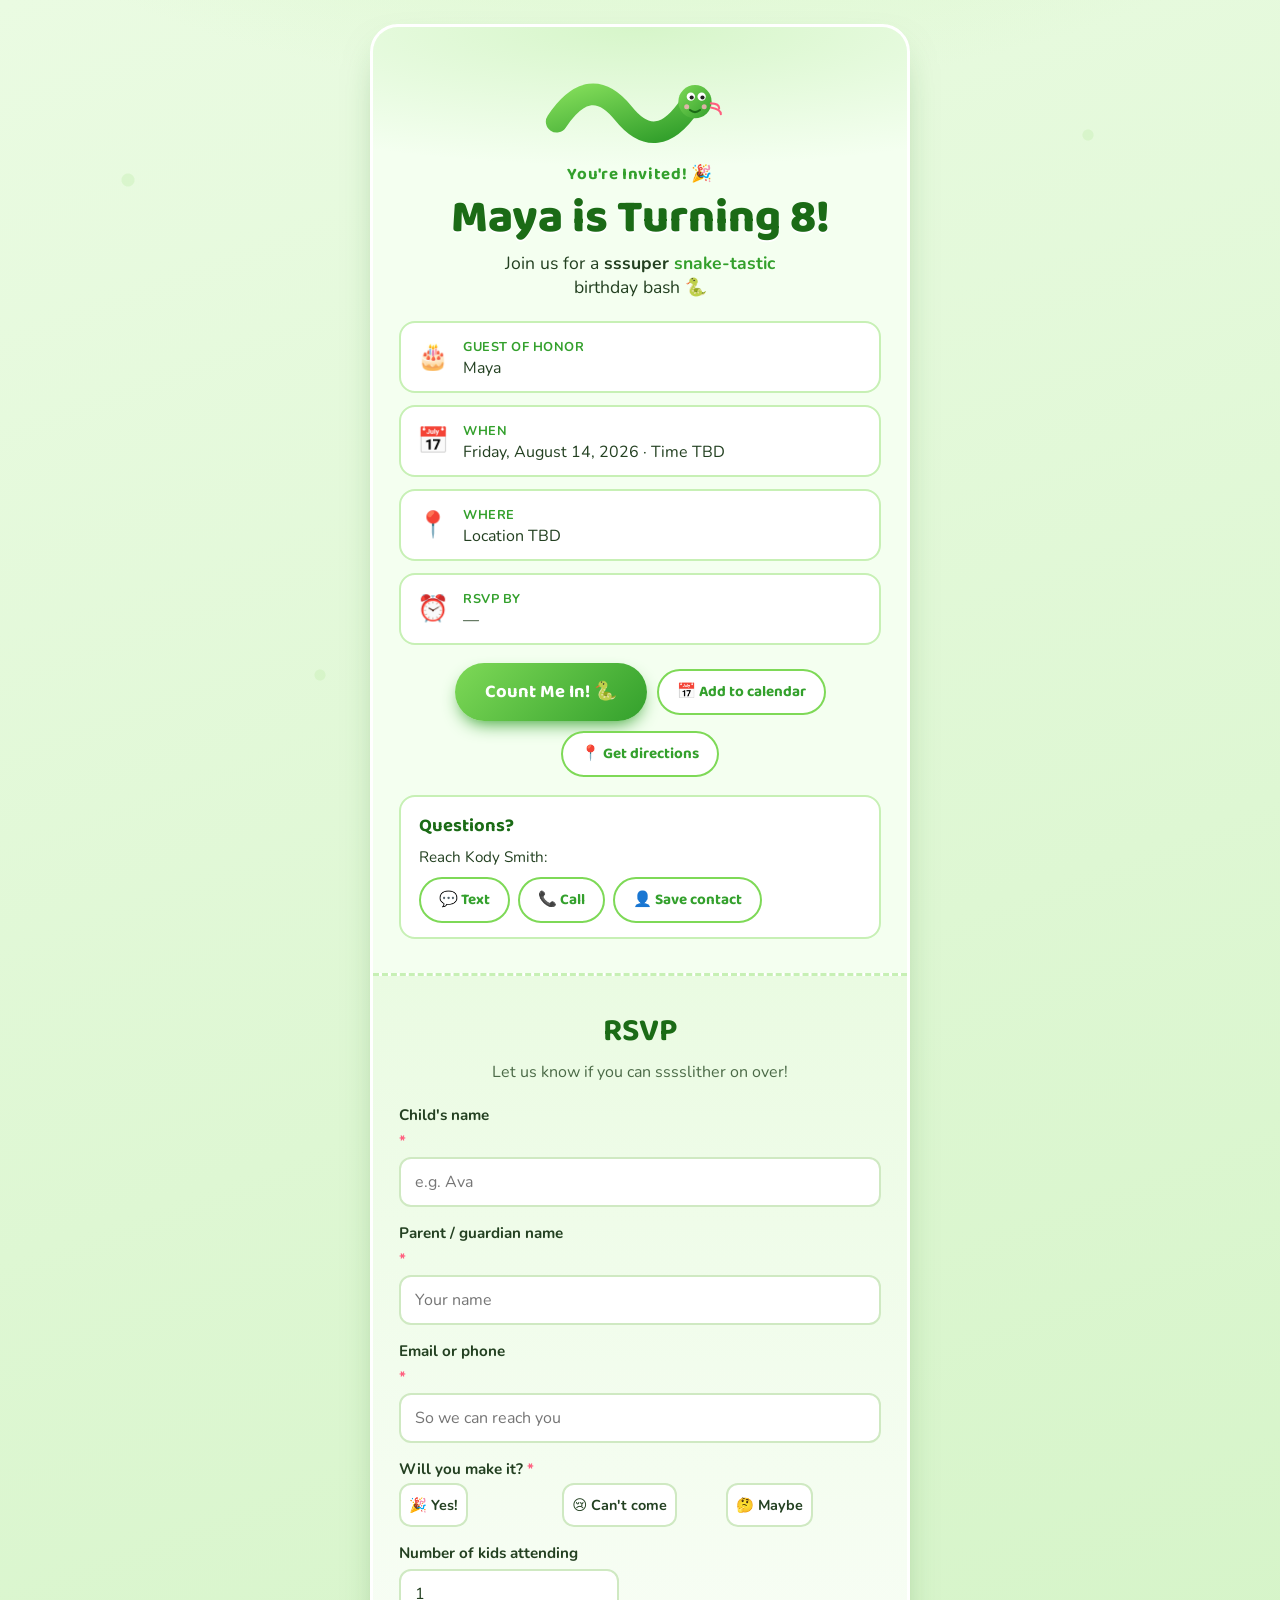
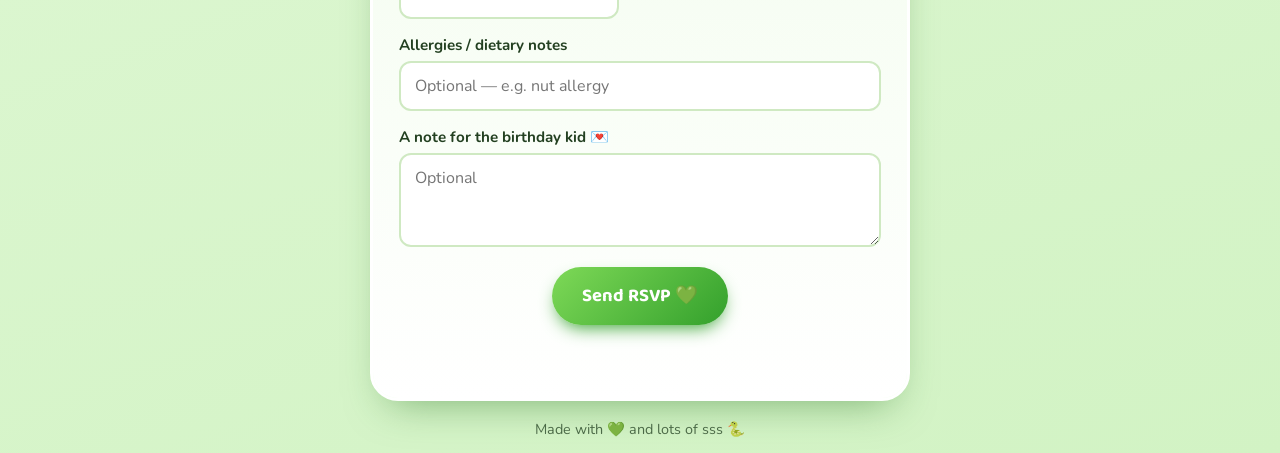
==== index.html @ 7cf4321b "Maya's snake-themed birthday invitation site Co-Authored-By: Claude Opus 4.8 (1M context) <noreply@a" ====
<!DOCTYPE html>
<html lang="en">
<head>
  <meta charset="UTF-8" />
  <meta name="viewport" content="width=device-width, initial-scale=1.0" />
  <title>You're Invited! 🐍</title>
  <meta name="description" content="Birthday party invitation & RSVP" />
  <link rel="preconnect" href="https://fonts.googleapis.com" />
  <link rel="preconnect" href="https://fonts.gstatic.com" crossorigin />
  <link href="https://fonts.googleapis.com/css2?family=Baloo+2:wght@500;700;800&family=Nunito:wght@400;600;700&display=swap" rel="stylesheet" />
  <link rel="stylesheet" href="styles.css" />
  <link rel="icon" href="data:image/svg+xml,<svg xmlns='http://www.w3.org/2000/svg' viewBox='0 0 100 100'><text y='.9em' font-size='90'>🐍</text></svg>" />
</head>
<body>
  <div class="leaves" aria-hidden="true"></div>

  <main class="card">
    <!-- ===== INVITATION ===== -->
    <section class="invite">
      <div class="snake-banner" aria-hidden="true">
        <svg viewBox="0 0 240 120" class="snake" role="img">
          <defs>
            <linearGradient id="snakeBody" x1="0" y1="0" x2="1" y2="1">
              <stop offset="0%" stop-color="#7ed957" />
              <stop offset="100%" stop-color="#33a02c" />
            </linearGradient>
          </defs>
          <path d="M20 80 Q60 20 100 70 T180 60" fill="none" stroke="url(#snakeBody)" stroke-width="26" stroke-linecap="round" />
          <circle cx="186" cy="56" r="20" fill="url(#snakeBody)" />
          <circle cx="181" cy="50" r="5" fill="#fff" /><circle cx="182" cy="51" r="2.5" fill="#222" />
          <circle cx="194" cy="50" r="5" fill="#fff" /><circle cx="195" cy="51" r="2.5" fill="#222" />
          <path d="M205 58 q10 0 10 6 m-10 -1 q12 2 12 8" stroke="#ff5e7e" stroke-width="2.5" fill="none" stroke-linecap="round" />
          <path d="M180 66 q6 5 12 0" stroke="#1b6b16" stroke-width="2.5" fill="none" stroke-linecap="round" />
          <circle cx="176" cy="62" r="3" fill="#ffb3c1" opacity=".8" />
          <circle cx="197" cy="62" r="3" fill="#ffb3c1" opacity=".8" />
        </svg>
      </div>

      <p class="eyebrow">You're Invited! <span class="wiggle">🎉</span></p>
      <h1 id="title">Sssomeone's Turning <span id="age">?</span>!</h1>
      <p class="subtitle">Join us for a <strong>sssuper</strong> <span id="theme-word">snake-tastic</span> birthday bash 🐍</p>

      <ul class="details">
        <li><span class="ico">🎂</span><span><b>Guest of honor</b><br /><span id="d-name">—</span></span></li>
        <li><span class="ico">📅</span><span><b>When</b><br /><span id="d-when">—</span></span></li>
        <li><span class="ico">📍</span><span><b>Where</b><br /><span id="d-where">—</span></span></li>
        <li><span class="ico">⏰</span><span><b>RSVP by</b><br /><span id="d-rsvp">—</span></span></li>
      </ul>

      <p class="notes" id="d-notes"></p>

      <div class="actions" id="actions">
        <a href="#rsvp" class="cta">Count Me In! 🐍</a>
        <a href="#" class="btn-ghost" id="btn-calendar" hidden>📅 Add to calendar</a>
        <a href="#" class="btn-ghost" id="btn-map" target="_blank" rel="noopener" hidden>📍 Get directions</a>
      </div>

      <!-- Gift / wishlist -->
      <div class="mini-card gift" id="gift-block" hidden>
        <h3>🎁 Gifts</h3>
        <p id="gift-note"></p>
        <a href="#" class="btn-ghost" id="btn-wishlist" target="_blank" rel="noopener" hidden>See the wishlist</a>
      </div>

      <!-- Host contact -->
      <div class="mini-card host" id="host-block" hidden>
        <h3>Questions?</h3>
        <p>Reach <span id="host-name">the host</span>:</p>
        <div class="host-actions">
          <a href="#" class="btn-ghost" id="btn-text" hidden>💬 Text</a>
          <a href="#" class="btn-ghost" id="btn-call" hidden>📞 Call</a>
          <a href="#" class="btn-ghost" id="btn-save-contact" download="party-host.vcf" hidden>👤 Save contact</a>
        </div>
      </div>
    </section>

    <!-- ===== RSVP FORM ===== -->
    <section class="rsvp" id="rsvp">
      <h2>RSVP</h2>
      <p class="rsvp-sub">Let us know if you can sssslither on over!</p>

      <form id="rsvp-form" novalidate>
        <label>
          Child's name <span class="req">*</span>
          <input type="text" name="childName" required autocomplete="off" placeholder="e.g. Ava" />
        </label>

        <label>
          Parent / guardian name <span class="req">*</span>
          <input type="text" name="parentName" required autocomplete="name" placeholder="Your name" />
        </label>

        <label>
          Email or phone <span class="req">*</span>
          <input type="text" name="contact" required autocomplete="email" placeholder="So we can reach you" />
        </label>

        <fieldset class="attending">
          <legend>Will you make it? <span class="req">*</span></legend>
          <label class="pill"><input type="radio" name="attending" value="Yes" required /><span>🎉 Yes!</span></label>
          <label class="pill"><input type="radio" name="attending" value="No" /><span>😢 Can't come</span></label>
          <label class="pill"><input type="radio" name="attending" value="Maybe" /><span>🤔 Maybe</span></label>
        </fieldset>

        <label class="half">
          Number of kids attending
          <input type="number" name="guestCount" min="0" max="20" value="1" inputmode="numeric" />
        </label>

        <label>
          Allergies / dietary notes
          <input type="text" name="allergies" placeholder="Optional — e.g. nut allergy" />
        </label>

        <label>
          A note for the birthday kid 💌
          <textarea name="message" rows="3" placeholder="Optional"></textarea>
        </label>

        <button type="submit" id="submit-btn">Send RSVP 💚</button>
        <p class="form-status" id="form-status" role="status" aria-live="polite"></p>
      </form>
    </section>
  </main>

  <footer>Made with 💚 and lots of sss 🐍</footer>

  <!-- success confetti layer -->
  <canvas id="confetti" aria-hidden="true"></canvas>

  <script src="config.js"></script>
  <script src="script.js"></script>
</body>
</html>
---- styles.css ----
:root {
  --green-1: #7ed957;
  --green-2: #33a02c;
  --green-deep: #1b6b16;
  --leaf: #c7f0b5;
  --cream: #f4fff0;
  --ink: #234021;
  --pink: #ff5e7e;
  --shadow: 0 18px 40px -18px rgba(27, 107, 22, 0.5);
}

* { box-sizing: border-box; }

html { scroll-behavior: smooth; }

body {
  margin: 0;
  font-family: "Nunito", system-ui, sans-serif;
  color: var(--ink);
  background:
    radial-gradient(1200px 500px at 50% -10%, #d8f7c8 0%, transparent 60%),
    linear-gradient(160deg, #eafbe2 0%, #d2f3c4 100%);
  min-height: 100vh;
  display: flex;
  flex-direction: column;
  align-items: center;
  padding: 24px 16px 8px;
}

/* floating leaves background */
.leaves {
  position: fixed;
  inset: 0;
  pointer-events: none;
  background-image:
    radial-gradient(circle at 10% 20%, var(--leaf) 0 6px, transparent 7px),
    radial-gradient(circle at 85% 15%, var(--leaf) 0 5px, transparent 6px),
    radial-gradient(circle at 70% 80%, var(--leaf) 0 7px, transparent 8px),
    radial-gradient(circle at 25% 75%, var(--leaf) 0 5px, transparent 6px),
    radial-gradient(circle at 50% 50%, var(--leaf) 0 4px, transparent 5px);
  opacity: .45;
  z-index: 0;
}

.card {
  position: relative;
  z-index: 1;
  width: 100%;
  max-width: 540px;
  background: var(--cream);
  border-radius: 28px;
  box-shadow: var(--shadow);
  overflow: hidden;
  border: 3px solid #fff;
}

/* ---------- Invitation ---------- */
.invite {
  text-align: center;
  padding: 28px 26px 34px;
  background:
    radial-gradient(800px 200px at 50% 0%, rgba(126, 217, 87, .25), transparent 70%),
    var(--cream);
}

.snake-banner { display: flex; justify-content: center; }
.snake { width: 200px; height: auto; }
.snake path[stroke^="url"] { animation: slither 4s ease-in-out infinite; transform-origin: center; }

@keyframes slither {
  0%, 100% { transform: translateY(0) rotate(0deg); }
  50% { transform: translateY(-4px) rotate(-1.5deg); }
}

.eyebrow {
  font-family: "Baloo 2", cursive;
  font-weight: 700;
  letter-spacing: .04em;
  color: var(--green-2);
  margin: 6px 0 0;
  font-size: 1.05rem;
}

.wiggle { display: inline-block; animation: wiggle 1.6s ease-in-out infinite; }
@keyframes wiggle { 0%,100%{transform:rotate(-8deg)} 50%{transform:rotate(8deg)} }

h1 {
  font-family: "Baloo 2", cursive;
  font-weight: 800;
  font-size: clamp(2rem, 7vw, 2.9rem);
  line-height: 1.05;
  margin: 6px 0 8px;
  color: var(--green-deep);
  text-shadow: 0 2px 0 #fff;
}
#age { color: var(--pink); }

.subtitle { font-size: 1.1rem; margin: 0 auto 22px; max-width: 30ch; }
#theme-word { color: var(--green-2); font-weight: 700; }

.details {
  list-style: none;
  margin: 0 0 18px;
  padding: 0;
  display: grid;
  gap: 12px;
  text-align: left;
}
.details li {
  display: flex;
  gap: 14px;
  align-items: center;
  background: #fff;
  border: 2px solid var(--leaf);
  border-radius: 16px;
  padding: 12px 16px;
}
.details .ico { font-size: 1.6rem; line-height: 1; }
.details b { color: var(--green-2); font-size: .8rem; text-transform: uppercase; letter-spacing: .04em; }
.details span span { white-space: pre-line; }

.notes {
  background: #fff7d6;
  border: 2px dashed #e8c84a;
  border-radius: 14px;
  padding: 10px 14px;
  font-size: .95rem;
  margin: 0 0 22px;
}
.notes:empty { display: none; }

.cta, button[type="submit"] {
  font-family: "Baloo 2", cursive;
  font-weight: 700;
  font-size: 1.15rem;
  color: #fff;
  background: linear-gradient(135deg, var(--green-1), var(--green-2));
  border: none;
  border-radius: 999px;
  padding: 14px 30px;
  cursor: pointer;
  text-decoration: none;
  display: inline-block;
  box-shadow: 0 8px 18px -6px var(--green-2);
  transition: transform .12s ease, box-shadow .12s ease;
}
.cta:hover, button[type="submit"]:hover { transform: translateY(-2px) scale(1.02); }
.cta:active, button[type="submit"]:active { transform: translateY(1px); }

.actions {
  display: flex;
  flex-wrap: wrap;
  gap: 10px;
  justify-content: center;
  align-items: center;
}

.btn-ghost {
  font-family: "Baloo 2", cursive;
  font-weight: 700;
  font-size: .95rem;
  color: var(--green-2);
  background: #fff;
  border: 2px solid var(--green-1);
  border-radius: 999px;
  padding: 9px 18px;
  cursor: pointer;
  text-decoration: none;
  display: inline-block;
  transition: transform .12s ease, background .12s ease, color .12s ease;
}
.btn-ghost:hover { transform: translateY(-2px); background: var(--green-1); color: #fff; }
.btn-ghost:active { transform: translateY(1px); }

.mini-card {
  margin-top: 18px;
  text-align: left;
  background: #fff;
  border: 2px solid var(--leaf);
  border-radius: 16px;
  padding: 14px 18px;
}
.mini-card h3 {
  font-family: "Baloo 2", cursive;
  margin: 0 0 6px;
  color: var(--green-deep);
  font-size: 1.15rem;
}
.mini-card p { margin: 0 0 10px; font-size: .95rem; }
.mini-card.gift { background: #fff7d6; border-color: #e8c84a; }
.host-actions { display: flex; flex-wrap: wrap; gap: 8px; }

/* ---------- RSVP ---------- */
.rsvp {
  padding: 30px 26px 34px;
  background: linear-gradient(180deg, #eafbe2, #ffffff);
  border-top: 3px dashed var(--leaf);
}
.rsvp h2 {
  font-family: "Baloo 2", cursive;
  font-size: 2rem;
  margin: 0;
  text-align: center;
  color: var(--green-deep);
}
.rsvp-sub { text-align: center; margin: 4px 0 22px; color: #4b6a47; }

form { display: grid; gap: 16px; }
label { display: grid; gap: 6px; font-weight: 700; font-size: .95rem; }
.req { color: var(--pink); }

input, textarea {
  font-family: inherit;
  font-size: 1rem;
  padding: 12px 14px;
  border: 2px solid #cfe9c2;
  border-radius: 12px;
  background: #fff;
  color: var(--ink);
  transition: border-color .15s ease, box-shadow .15s ease;
}
input:focus, textarea:focus {
  outline: none;
  border-color: var(--green-1);
  box-shadow: 0 0 0 4px rgba(126, 217, 87, .25);
}
textarea { resize: vertical; }
.half { max-width: 220px; }

.attending { border: none; padding: 0; margin: 0; display: grid; gap: 8px; }
.attending legend { font-weight: 700; font-size: .95rem; padding: 0; margin-bottom: 4px; }
.pill { display: inline-flex; }
.attending { grid-auto-flow: column; grid-template-columns: repeat(3, 1fr); }
.pill input { position: absolute; opacity: 0; pointer-events: none; }
.pill span {
  display: flex; align-items: center; justify-content: center;
  text-align: center;
  border: 2px solid #cfe9c2;
  border-radius: 12px;
  padding: 10px 8px;
  cursor: pointer;
  font-size: .9rem;
  background: #fff;
  transition: all .15s ease;
  height: 100%;
}
.pill input:checked + span {
  border-color: var(--green-2);
  background: var(--green-1);
  color: #fff;
  transform: scale(1.03);
}
.pill input:focus-visible + span { box-shadow: 0 0 0 4px rgba(126, 217, 87, .3); }

button[type="submit"] { justify-self: center; margin-top: 4px; }
button[disabled] { opacity: .6; cursor: progress; }

.form-status { text-align: center; font-weight: 700; margin: 4px 0 0; min-height: 1.2em; }
.form-status.ok { color: var(--green-2); }
.form-status.err { color: #d23b3b; }

/* success state */
.rsvp.done form { display: none; }
.thanks {
  text-align: center;
  padding: 20px 0;
  animation: pop .4s ease;
}
.thanks .big { font-size: 3rem; }
.thanks h3 { font-family: "Baloo 2", cursive; color: var(--green-deep); font-size: 1.6rem; margin: 8px 0 4px; }
@keyframes pop { from { transform: scale(.8); opacity: 0; } to { transform: scale(1); opacity: 1; } }

footer { z-index: 1; margin: 18px 0 6px; color: #4b6a47; font-size: .9rem; }

#confetti { position: fixed; inset: 0; pointer-events: none; z-index: 50; }

@media (max-width: 420px) {
  .attending { grid-auto-flow: row; grid-template-columns: 1fr; }
}

@media (prefers-reduced-motion: reduce) {
  * { animation: none !important; scroll-behavior: auto; }
}
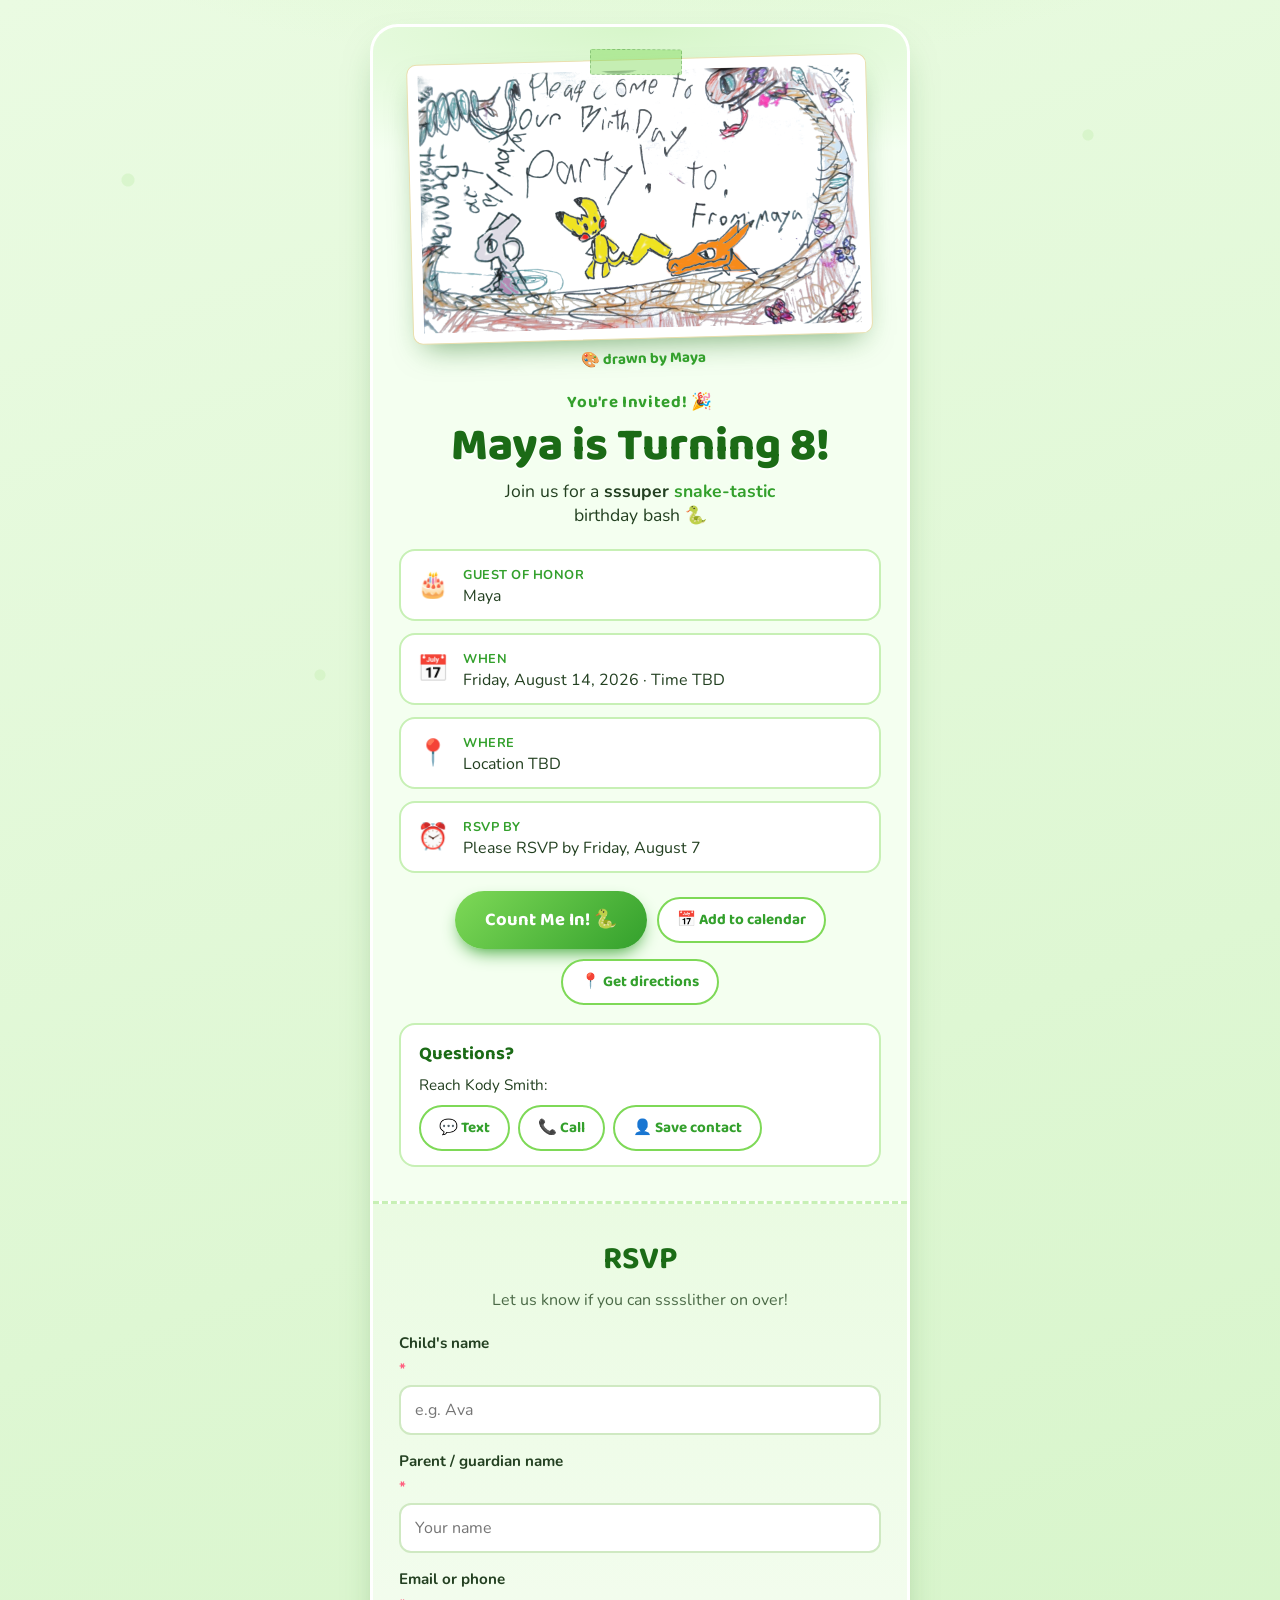
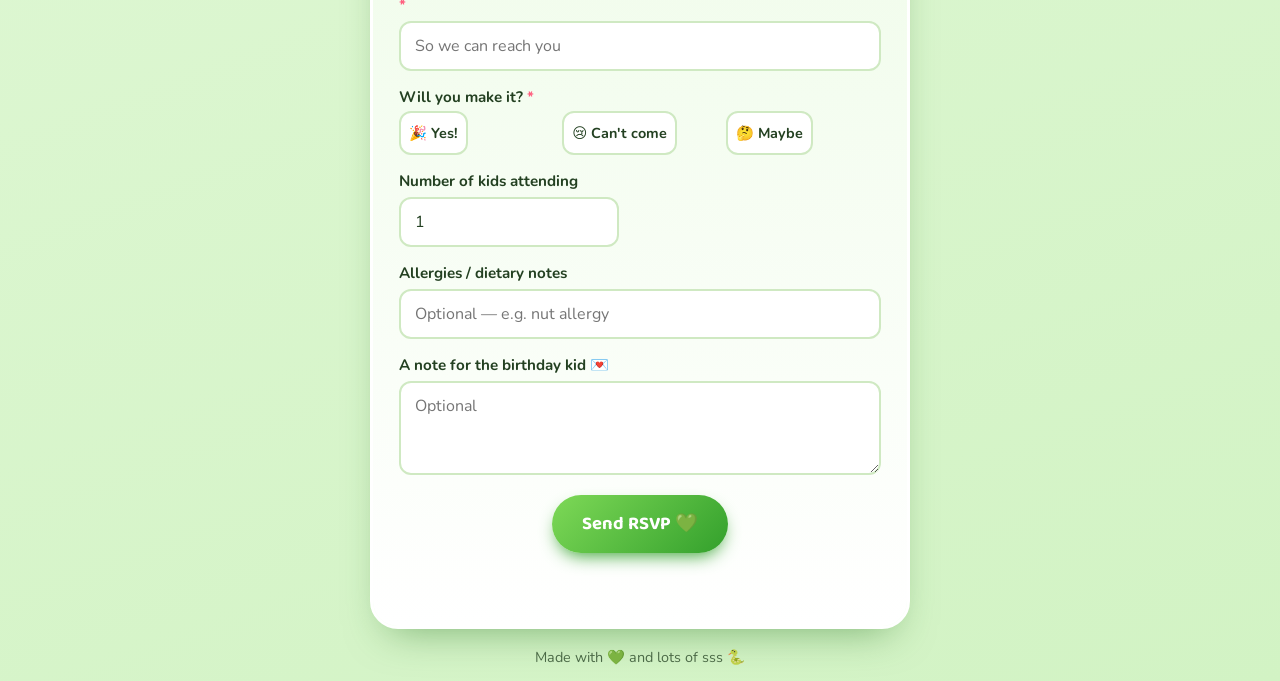
==== commit ddfbe87d: "Feature Maya's hand-drawn invitation as the hero image + link preview Co-Authored-By: Claude Opus 4." ====
--- a/index.html
+++ b/index.html
@@ -5,6 +5,13 @@
   <meta name="viewport" content="width=device-width, initial-scale=1.0" />
   <title>You're Invited! 🐍</title>
   <meta name="description" content="Birthday party invitation & RSVP" />
+  <!-- Link preview (when shared via text/social) -->
+  <meta property="og:title" content="Maya is Turning 8! 🐍" />
+  <meta property="og:description" content="You're invited! Tap to see the details and RSVP." />
+  <meta property="og:image" content="https://kodysmith.github.io/maya-birthday-party/assets/maya-drawing.png" />
+  <meta property="og:type" content="website" />
+  <meta property="og:url" content="https://kodysmith.github.io/maya-birthday-party/" />
+  <meta name="twitter:card" content="summary_large_image" />
   <link rel="preconnect" href="https://fonts.googleapis.com" />
   <link rel="preconnect" href="https://fonts.gstatic.com" crossorigin />
   <link href="https://fonts.googleapis.com/css2?family=Baloo+2:wght@500;700;800&family=Nunito:wght@400;600;700&display=swap" rel="stylesheet" />
@@ -17,24 +24,11 @@
   <main class="card">
     <!-- ===== INVITATION ===== -->
     <section class="invite">
-      <div class="snake-banner" aria-hidden="true">
-        <svg viewBox="0 0 240 120" class="snake" role="img">
-          <defs>
-            <linearGradient id="snakeBody" x1="0" y1="0" x2="1" y2="1">
-              <stop offset="0%" stop-color="#7ed957" />
-              <stop offset="100%" stop-color="#33a02c" />
-            </linearGradient>
-          </defs>
-          <path d="M20 80 Q60 20 100 70 T180 60" fill="none" stroke="url(#snakeBody)" stroke-width="26" stroke-linecap="round" />
-          <circle cx="186" cy="56" r="20" fill="url(#snakeBody)" />
-          <circle cx="181" cy="50" r="5" fill="#fff" /><circle cx="182" cy="51" r="2.5" fill="#222" />
-          <circle cx="194" cy="50" r="5" fill="#fff" /><circle cx="195" cy="51" r="2.5" fill="#222" />
-          <path d="M205 58 q10 0 10 6 m-10 -1 q12 2 12 8" stroke="#ff5e7e" stroke-width="2.5" fill="none" stroke-linecap="round" />
-          <path d="M180 66 q6 5 12 0" stroke="#1b6b16" stroke-width="2.5" fill="none" stroke-linecap="round" />
-          <circle cx="176" cy="62" r="3" fill="#ffb3c1" opacity=".8" />
-          <circle cx="197" cy="62" r="3" fill="#ffb3c1" opacity=".8" />
-        </svg>
-      </div>
+      <figure class="art">
+        <img src="assets/maya-drawing.png" width="2511" height="1480"
+             alt="Maya's hand-drawn birthday invitation: Pikachu, Charizard, and a friendly snake-dragon, reading 'Please come to our Birthday Party! From Maya'" />
+        <figcaption>🎨 drawn by Maya</figcaption>
+      </figure>
 
       <p class="eyebrow">You're Invited! <span class="wiggle">🎉</span></p>
       <h1 id="title">Sssomeone's Turning <span id="age">?</span>!</h1>
--- a/styles.css
+++ b/styles.css
@@ -63,6 +63,47 @@
     var(--cream);
 }
 
+/* Maya's hand-drawn invite — framed like art taped to the fridge */
+.art {
+  margin: 4px auto 18px;
+  max-width: 100%;
+  position: relative;
+  width: fit-content;
+  transform: rotate(-1.5deg);
+}
+.art img {
+  display: block;
+  width: 100%;
+  max-width: 460px;
+  height: auto;
+  border-radius: 10px;
+  background: #fff;
+  padding: 10px;
+  border: 1px solid #eadfae;
+  box-shadow: 0 14px 30px -12px rgba(27, 107, 22, .55);
+}
+/* a little strip of "tape" at the top */
+.art::before {
+  content: "";
+  position: absolute;
+  top: -10px;
+  left: 50%;
+  transform: translateX(-50%) rotate(2deg);
+  width: 90px;
+  height: 24px;
+  background: rgba(126, 217, 87, .45);
+  border: 1px dashed rgba(27, 107, 22, .3);
+  border-radius: 2px;
+}
+.art figcaption {
+  font-family: "Baloo 2", cursive;
+  font-weight: 700;
+  color: var(--green-2);
+  text-align: center;
+  margin-top: 8px;
+  font-size: .95rem;
+}
+
 .snake-banner { display: flex; justify-content: center; }
 .snake { width: 200px; height: auto; }
 .snake path[stroke^="url"] { animation: slither 4s ease-in-out infinite; transform-origin: center; }
